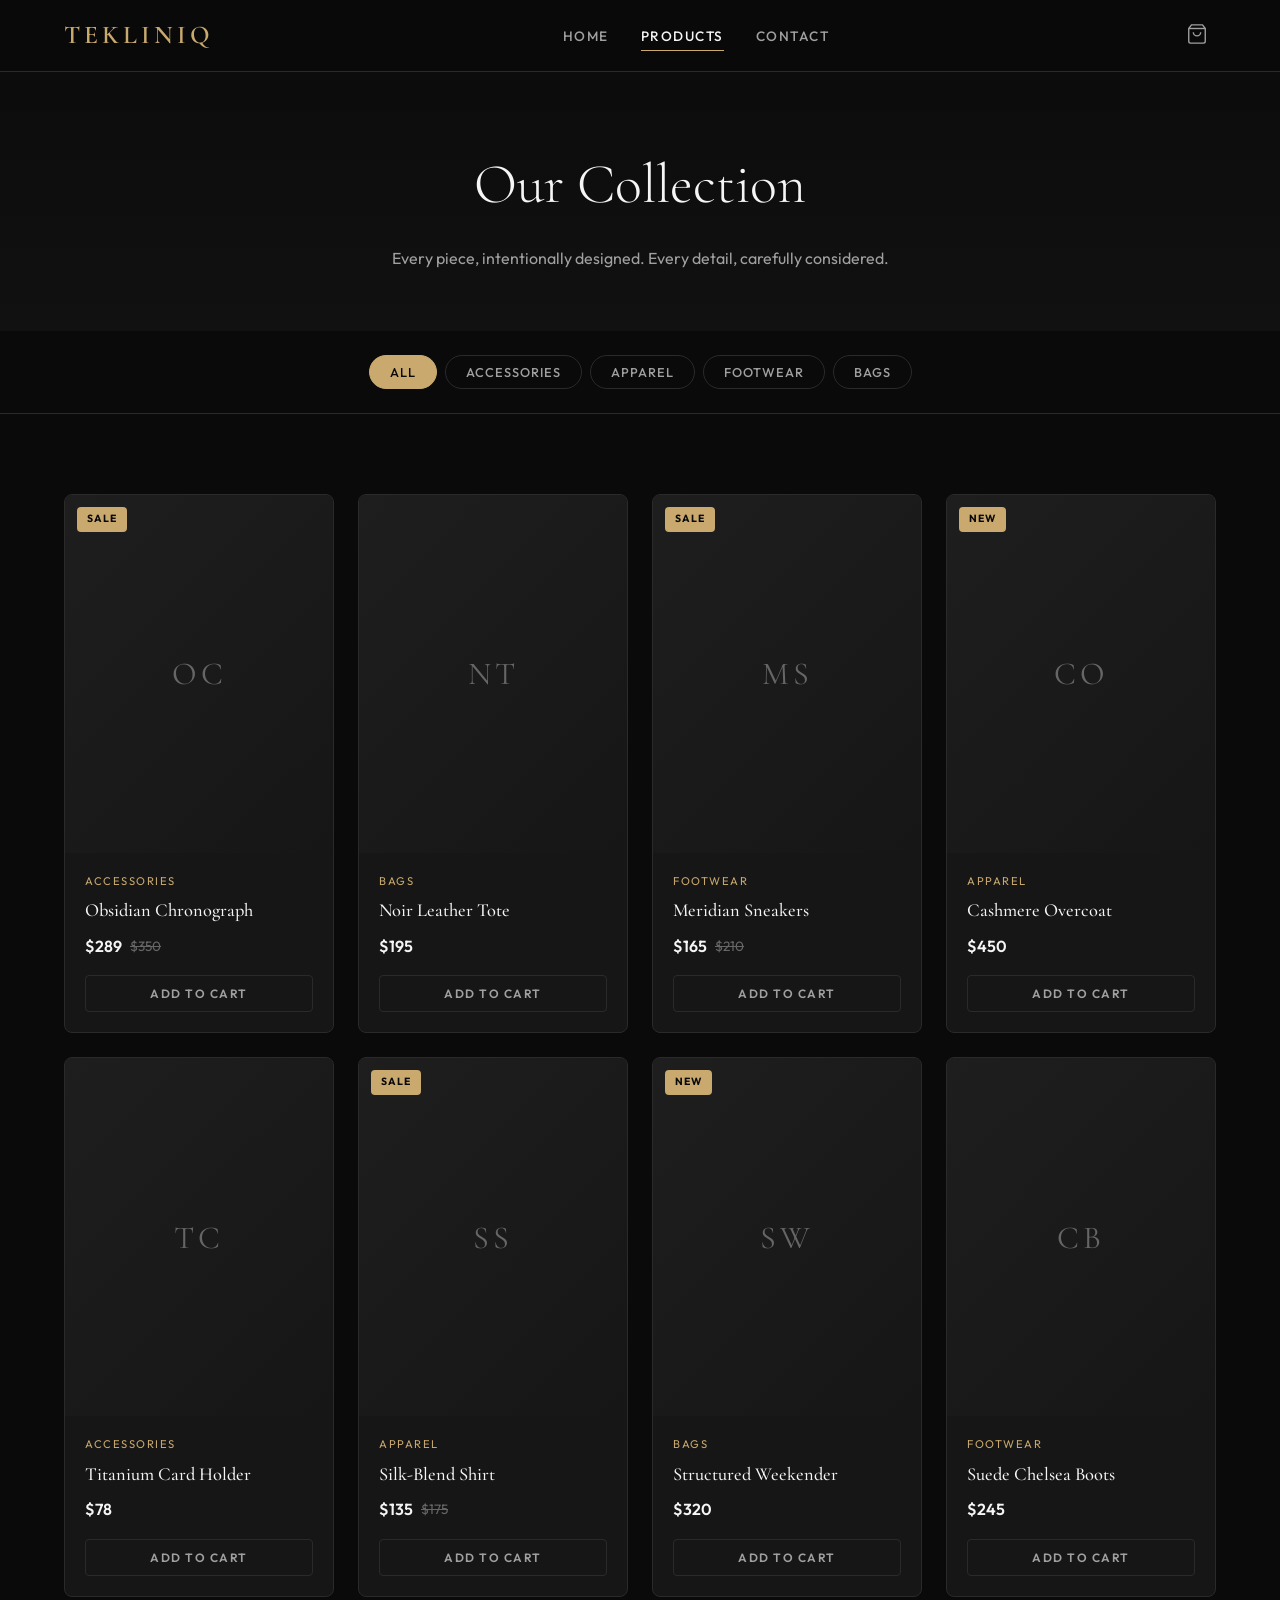
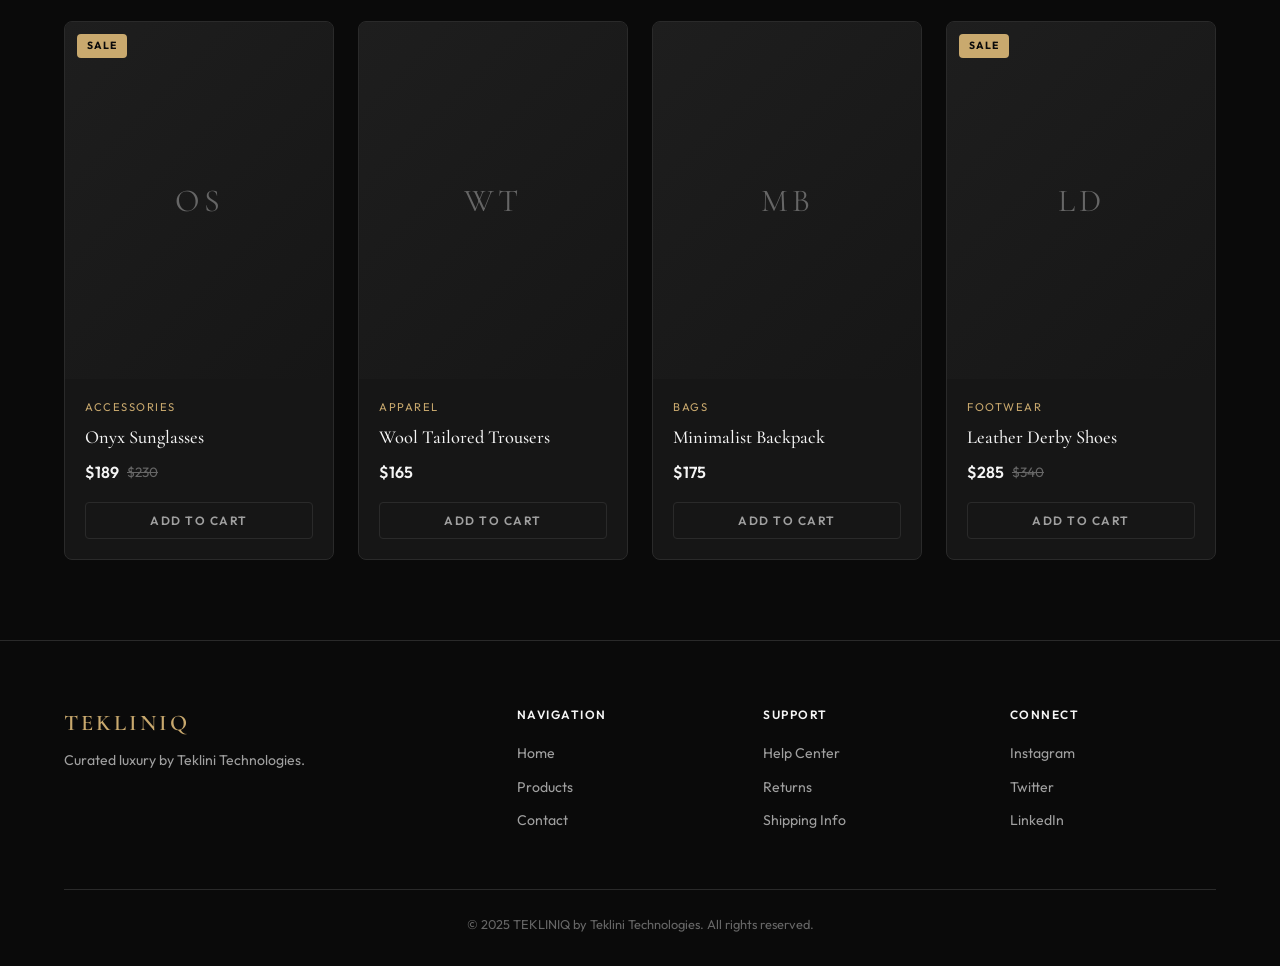
==== products.html @ c3a547c7 "initial commit" ====
<!DOCTYPE html>
<html lang="en">
<head>
  <meta charset="UTF-8">
  <meta name="viewport" content="width=device-width, initial-scale=1.0">
  <title>Products — TEKLINIQ</title>
  <meta name="description" content="Browse the full TEKLINIQ collection. Premium products curated for refined taste.">
  <link rel="preconnect" href="https://fonts.googleapis.com">
  <link rel="preconnect" href="https://fonts.gstatic.com" crossorigin>
  <link href="https://fonts.googleapis.com/css2?family=Cormorant+Garamond:ital,wght@0,300;0,400;0,500;0,600;0,700;1,300;1,400&family=Outfit:wght@300;400;500;600;700&display=swap" rel="stylesheet">
  <link rel="stylesheet" href="css/style.css">
  <link rel="stylesheet" href="css/animations.css">
</head>
<body>

  <!-- Navigation -->
  <nav class="nav" id="mainNav">
    <div class="nav__inner">
      <a href="index.html" class="nav__logo">TEKLINIQ</a>
      <button class="nav__toggle" id="navToggle" aria-label="Toggle menu">
        <span></span><span></span><span></span>
      </button>
      <ul class="nav__links" id="navLinks">
        <li><a href="index.html" class="nav__link">Home</a></li>
        <li><a href="products.html" class="nav__link nav__link--active">Products</a></li>
        <li><a href="contact.html" class="nav__link">Contact</a></li>
      </ul>
      <button class="nav__cart" id="cartToggle" aria-label="Open cart">
        <svg width="22" height="22" viewBox="0 0 24 24" fill="none" stroke="currentColor" stroke-width="1.5">
          <path d="M6 2L3 6v14a2 2 0 002 2h14a2 2 0 002-2V6l-3-4z"/><line x1="3" y1="6" x2="21" y2="6"/>
          <path d="M16 10a4 4 0 01-8 0"/>
        </svg>
        <span class="nav__cart-count" id="cartCount">0</span>
      </button>
    </div>
  </nav>

  <!-- Page Header -->
  <section class="page-header">
    <div class="container">
      <h1 class="page-header__title">Our Collection</h1>
      <p class="page-header__subtitle">Every piece, intentionally designed. Every detail, carefully considered.</p>
    </div>
  </section>

  <!-- Filters -->
  <section class="filters">
    <div class="container">
      <div class="filters__bar">
        <button class="filter-btn filter-btn--active" data-category="all">All</button>
        <button class="filter-btn" data-category="accessories">Accessories</button>
        <button class="filter-btn" data-category="apparel">Apparel</button>
        <button class="filter-btn" data-category="footwear">Footwear</button>
        <button class="filter-btn" data-category="bags">Bags</button>
      </div>
    </div>
  </section>

  <!-- Product Grid -->
  <section class="section products-section">
    <div class="container">
      <div class="product-grid product-grid--full" id="productGrid">
        <!-- Rendered by JS -->
      </div>
    </div>
  </section>

  <!-- Footer -->
  <footer class="footer">
    <div class="container">
      <div class="footer__grid">
        <div class="footer__col">
          <h3 class="footer__logo">TEKLINIQ</h3>
          <p class="footer__tagline">Curated luxury by Teklini Technologies.</p>
        </div>
        <div class="footer__col">
          <h4 class="footer__heading">Navigation</h4>
          <ul class="footer__links">
            <li><a href="index.html">Home</a></li>
            <li><a href="products.html">Products</a></li>
            <li><a href="contact.html">Contact</a></li>
          </ul>
        </div>
        <div class="footer__col">
          <h4 class="footer__heading">Support</h4>
          <ul class="footer__links">
            <li><a href="contact.html">Help Center</a></li>
            <li><a href="contact.html">Returns</a></li>
            <li><a href="contact.html">Shipping Info</a></li>
          </ul>
        </div>
        <div class="footer__col">
          <h4 class="footer__heading">Connect</h4>
          <ul class="footer__links">
            <li><a href="#">Instagram</a></li>
            <li><a href="#">Twitter</a></li>
            <li><a href="#">LinkedIn</a></li>
          </ul>
        </div>
      </div>
      <div class="footer__bottom">
        <p>&copy; 2025 TEKLINIQ by Teklini Technologies. All rights reserved.</p>
      </div>
    </div>
  </footer>

  <!-- Cart Drawer -->
  <div class="cart-overlay" id="cartOverlay"></div>
  <aside class="cart-drawer" id="cartDrawer">
    <div class="cart-drawer__header">
      <h3>Your Cart</h3>
      <button class="cart-drawer__close" id="cartClose">&times;</button>
    </div>
    <div class="cart-drawer__items" id="cartItems"></div>
    <div class="cart-drawer__empty" id="cartEmpty">
      <p>Your cart is empty</p>
      <a href="products.html" class="btn btn--outline btn--sm">Browse Products</a>
    </div>
    <div class="cart-drawer__footer" id="cartFooter">
      <div class="cart-drawer__total">
        <span>Total</span>
        <span id="cartTotal">$0.00</span>
      </div>
      <button class="btn btn--primary btn--full" id="cartCheckout">Checkout</button>
    </div>
  </aside>

  <!-- Toast -->
  <div class="toast" id="toast"></div>

  <script src="js/TekliniqEngine.js"></script>
  <script src="js/main.js"></script>
</body>
</html>
---- css/style.css ----
/* ============================================
   TEKLINIQ — Design System & Styles
   by Teklini Technologies
   ============================================ */

/* --- Design Tokens --- */
:root {
  --color-bg: #0a0a0a;
  --color-bg-elevated: #111111;
  --color-bg-card: #161616;
  --color-bg-hover: #1a1a1a;
  --color-surface: #1e1e1e;
  --color-border: #2a2a2a;
  --color-border-light: #333333;
  --color-text-primary: #f5f5f5;
  --color-text-secondary: #a0a0a0;
  --color-text-muted: #666666;
  --color-accent: #c9a96e;
  --color-accent-hover: #d4b87a;
  --color-accent-muted: rgba(201,169,110,0.15);
  --color-success: #4ade80;
  --color-error: #f87171;
  --color-white: #ffffff;
  --color-overlay: rgba(0,0,0,0.6);

  --font-display: 'Cormorant Garamond', Georgia, serif;
  --font-body: 'Outfit', system-ui, sans-serif;

  --radius-sm: 4px;
  --radius-md: 8px;
  --radius-lg: 12px;
  --radius-xl: 16px;

  --shadow-sm: 0 1px 2px rgba(0,0,0,0.3);
  --shadow-md: 0 4px 12px rgba(0,0,0,0.4);
  --shadow-lg: 0 8px 32px rgba(0,0,0,0.5);
  --shadow-glow: 0 0 20px rgba(201,169,110,0.15);

  --transition-fast: 0.2s ease;
  --transition-base: 0.3s ease;
  --transition-slow: 0.5s ease;

  --container-max: 1200px;
  --nav-height: 72px;
}

/* --- Reset & Base --- */
*, *::before, *::after {
  margin: 0;
  padding: 0;
  box-sizing: border-box;
}

html {
  scroll-behavior: smooth;
  -webkit-font-smoothing: antialiased;
  -moz-osx-font-smoothing: grayscale;
}

body {
  font-family: var(--font-body);
  font-weight: 400;
  font-size: 16px;
  line-height: 1.6;
  color: var(--color-text-primary);
  background-color: var(--color-bg);
  overflow-x: hidden;
}

a {
  color: inherit;
  text-decoration: none;
  transition: color var(--transition-fast);
}

img {
  max-width: 100%;
  height: auto;
  display: block;
}

ul, ol { list-style: none; }

button {
  font-family: inherit;
  cursor: pointer;
  border: none;
  background: none;
  color: inherit;
}

input, textarea, select {
  font-family: inherit;
  font-size: inherit;
}

.container {
  width: 100%;
  max-width: var(--container-max);
  margin: 0 auto;
  padding: 0 24px;
}

.section {
  padding: 80px 0;
}

/* --- Typography --- */
.section__eyebrow {
  font-family: var(--font-body);
  font-size: 0.75rem;
  font-weight: 600;
  text-transform: uppercase;
  letter-spacing: 3px;
  color: var(--color-accent);
  margin-bottom: 12px;
  text-align: center;
}

.section__title {
  font-family: var(--font-display);
  font-size: clamp(1.8rem, 4vw, 2.8rem);
  font-weight: 400;
  text-align: center;
  margin-bottom: 48px;
  color: var(--color-text-primary);
}

/* --- Navigation --- */
.nav {
  position: fixed;
  top: 0;
  left: 0;
  right: 0;
  height: var(--nav-height);
  z-index: 1000;
  background: rgba(10,10,10,0.85);
  backdrop-filter: blur(20px);
  -webkit-backdrop-filter: blur(20px);
  border-bottom: 1px solid var(--color-border);
  transition: background var(--transition-base);
}

.nav__inner {
  max-width: var(--container-max);
  margin: 0 auto;
  padding: 0 24px;
  height: 100%;
  display: flex;
  align-items: center;
  justify-content: space-between;
}

.nav__logo {
  font-family: var(--font-display);
  font-size: 1.6rem;
  font-weight: 600;
  letter-spacing: 4px;
  color: var(--color-accent);
}

.nav__links {
  display: flex;
  gap: 32px;
}

.nav__link {
  font-size: 0.85rem;
  font-weight: 500;
  text-transform: uppercase;
  letter-spacing: 1.5px;
  color: var(--color-text-secondary);
  position: relative;
  padding: 4px 0;
}

.nav__link::after {
  content: '';
  position: absolute;
  bottom: -2px;
  left: 0;
  width: 0;
  height: 1px;
  background: var(--color-accent);
  transition: width var(--transition-base);
}

.nav__link:hover,
.nav__link--active {
  color: var(--color-text-primary);
}

.nav__link:hover::after,
.nav__link--active::after {
  width: 100%;
}

.nav__cart {
  position: relative;
  padding: 8px;
  color: var(--color-text-secondary);
  transition: color var(--transition-fast);
}

.nav__cart:hover { color: var(--color-accent); }

.nav__cart-count {
  position: absolute;
  top: 0;
  right: 0;
  width: 18px;
  height: 18px;
  border-radius: 50%;
  background: var(--color-accent);
  color: var(--color-bg);
  font-size: 0.65rem;
  font-weight: 700;
  display: flex;
  align-items: center;
  justify-content: center;
  transform: scale(0);
  transition: transform var(--transition-fast);
}

.nav__cart-count.visible { transform: scale(1); }

/* Mobile Nav Toggle */
.nav__toggle {
  display: none;
  flex-direction: column;
  gap: 5px;
  padding: 4px;
}

.nav__toggle span {
  display: block;
  width: 22px;
  height: 2px;
  background: var(--color-text-primary);
  transition: all var(--transition-base);
}

.nav__toggle.active span:nth-child(1) { transform: rotate(45deg) translate(5px, 5px); }
.nav__toggle.active span:nth-child(2) { opacity: 0; }
.nav__toggle.active span:nth-child(3) { transform: rotate(-45deg) translate(5px, -5px); }

/* --- Hero Section --- */
.hero {
  position: relative;
  height: 100vh;
  min-height: 600px;
  display: flex;
  align-items: center;
  justify-content: center;
  background: linear-gradient(135deg, var(--color-bg) 0%, #0d0d0d 50%, #111 100%);
  overflow: hidden;
}

.hero::before {
  content: '';
  position: absolute;
  inset: 0;
  background:
    radial-gradient(ellipse at 20% 50%, rgba(201,169,110,0.05) 0%, transparent 50%),
    radial-gradient(ellipse at 80% 20%, rgba(201,169,110,0.03) 0%, transparent 40%);
}

.hero__slides { position: relative; width: 100%; height: 100%; }

.hero__slide {
  position: absolute;
  inset: 0;
  display: flex;
  align-items: center;
  justify-content: center;
  opacity: 0;
  transition: opacity 0.8s ease;
  pointer-events: none;
}

.hero__slide--active {
  opacity: 1;
  pointer-events: all;
}

.hero__content {
  text-align: center;
  max-width: 700px;
  padding: 0 24px;
  position: relative;
  z-index: 2;
}

.hero__eyebrow {
  font-size: 0.75rem;
  font-weight: 600;
  text-transform: uppercase;
  letter-spacing: 4px;
  color: var(--color-accent);
  margin-bottom: 20px;
}

.hero__title {
  font-family: var(--font-display);
  font-size: clamp(2.5rem, 6vw, 4.5rem);
  font-weight: 300;
  line-height: 1.15;
  margin-bottom: 24px;
  color: var(--color-text-primary);
}

.hero__subtitle {
  font-size: 1.05rem;
  color: var(--color-text-secondary);
  margin-bottom: 36px;
  max-width: 480px;
  margin-left: auto;
  margin-right: auto;
  line-height: 1.7;
}

.hero__dots {
  position: absolute;
  bottom: 40px;
  left: 50%;
  transform: translateX(-50%);
  display: flex;
  gap: 12px;
  z-index: 10;
}

.hero__dot {
  width: 8px;
  height: 8px;
  border-radius: 50%;
  background: var(--color-text-muted);
  transition: all var(--transition-base);
  cursor: pointer;
  border: none;
}

.hero__dot--active {
  background: var(--color-accent);
  width: 24px;
  border-radius: 4px;
}

/* --- Buttons --- */
.btn {
  display: inline-flex;
  align-items: center;
  justify-content: center;
  gap: 8px;
  padding: 14px 36px;
  font-family: var(--font-body);
  font-size: 0.8rem;
  font-weight: 600;
  text-transform: uppercase;
  letter-spacing: 2px;
  border-radius: var(--radius-sm);
  transition: all var(--transition-base);
  cursor: pointer;
  border: none;
}

.btn--primary {
  background: var(--color-accent);
  color: var(--color-bg);
}

.btn--primary:hover {
  background: var(--color-accent-hover);
  box-shadow: var(--shadow-glow);
  transform: translateY(-1px);
}

.btn--outline {
  background: transparent;
  color: var(--color-text-primary);
  border: 1px solid var(--color-border-light);
}

.btn--outline:hover {
  border-color: var(--color-accent);
  color: var(--color-accent);
}

.btn--sm { padding: 10px 24px; font-size: 0.75rem; }
.btn--full { width: 100%; }

/* --- Product Cards --- */
.product-grid {
  display: grid;
  grid-template-columns: repeat(auto-fill, minmax(260px, 1fr));
  gap: 24px;
}

.product-grid--full {
  grid-template-columns: repeat(auto-fill, minmax(240px, 1fr));
}

.product-card {
  background: var(--color-bg-card);
  border: 1px solid var(--color-border);
  border-radius: var(--radius-md);
  overflow: hidden;
  transition: all var(--transition-base);
  position: relative;
}

.product-card:hover {
  border-color: var(--color-border-light);
  transform: translateY(-4px);
  box-shadow: var(--shadow-lg);
}

.product-card__image {
  position: relative;
  aspect-ratio: 3/4;
  background: var(--color-surface);
  overflow: hidden;
  display: flex;
  align-items: center;
  justify-content: center;
}

.product-card__image-placeholder {
  width: 100%;
  height: 100%;
  display: flex;
  align-items: center;
  justify-content: center;
  font-family: var(--font-display);
  font-size: 2rem;
  color: var(--color-text-muted);
  background: linear-gradient(135deg, var(--color-surface) 0%, var(--color-bg-card) 100%);
  letter-spacing: 4px;
}

.product-card__badge {
  position: absolute;
  top: 12px;
  left: 12px;
  padding: 4px 10px;
  font-size: 0.65rem;
  font-weight: 700;
  text-transform: uppercase;
  letter-spacing: 1px;
  background: var(--color-accent);
  color: var(--color-bg);
  border-radius: var(--radius-sm);
}

.product-card__info {
  padding: 20px;
}

.product-card__category {
  font-size: 0.7rem;
  text-transform: uppercase;
  letter-spacing: 1.5px;
  color: var(--color-accent);
  margin-bottom: 6px;
}

.product-card__name {
  font-family: var(--font-display);
  font-size: 1.15rem;
  font-weight: 500;
  margin-bottom: 8px;
  color: var(--color-text-primary);
}

.product-card__price {
  display: flex;
  align-items: center;
  gap: 8px;
  margin-bottom: 16px;
}

.product-card__price-current {
  font-size: 1rem;
  font-weight: 600;
  color: var(--color-text-primary);
}

.product-card__price-original {
  font-size: 0.85rem;
  color: var(--color-text-muted);
  text-decoration: line-through;
}

.product-card__add {
  width: 100%;
  padding: 10px;
  font-size: 0.75rem;
  font-weight: 600;
  text-transform: uppercase;
  letter-spacing: 1.5px;
  background: transparent;
  color: var(--color-text-secondary);
  border: 1px solid var(--color-border);
  border-radius: var(--radius-sm);
  transition: all var(--transition-base);
}

.product-card__add:hover {
  background: var(--color-accent);
  color: var(--color-bg);
  border-color: var(--color-accent);
}

/* --- Featured CTA --- */
.featured__cta {
  text-align: center;
  margin-top: 48px;
}

/* --- Value Cards --- */
.values__grid {
  display: grid;
  grid-template-columns: repeat(auto-fit, minmax(280px, 1fr));
  gap: 32px;
}

.value-card {
  text-align: center;
  padding: 40px 24px;
  background: var(--color-bg-elevated);
  border: 1px solid var(--color-border);
  border-radius: var(--radius-lg);
  transition: all var(--transition-base);
}

.value-card:hover {
  border-color: var(--color-accent-muted);
  transform: translateY(-2px);
}

.value-card__icon {
  width: 56px;
  height: 56px;
  margin: 0 auto 20px;
  display: flex;
  align-items: center;
  justify-content: center;
  background: var(--color-accent-muted);
  border-radius: var(--radius-md);
  color: var(--color-accent);
}

.value-card__title {
  font-family: var(--font-display);
  font-size: 1.3rem;
  margin-bottom: 8px;
}

.value-card__text {
  font-size: 0.9rem;
  color: var(--color-text-secondary);
  line-height: 1.7;
}

/* --- Newsletter --- */
.newsletter {
  background: var(--color-bg-elevated);
  border-top: 1px solid var(--color-border);
  border-bottom: 1px solid var(--color-border);
}

.newsletter__inner {
  max-width: 560px;
  margin: 0 auto;
  text-align: center;
}

.newsletter__title {
  font-family: var(--font-display);
  font-size: 2rem;
  margin-bottom: 12px;
}

.newsletter__text {
  color: var(--color-text-secondary);
  margin-bottom: 28px;
}

.newsletter__form {
  display: flex;
  gap: 12px;
}

.newsletter__input {
  flex: 1;
  padding: 14px 18px;
  background: var(--color-bg);
  border: 1px solid var(--color-border);
  border-radius: var(--radius-sm);
  color: var(--color-text-primary);
  outline: none;
  transition: border-color var(--transition-fast);
}

.newsletter__input:focus {
  border-color: var(--color-accent);
}

.newsletter__input::placeholder {
  color: var(--color-text-muted);
}

/* --- Page Header --- */
.page-header {
  padding: 140px 0 60px;
  text-align: center;
  background: linear-gradient(180deg, var(--color-bg) 0%, var(--color-bg-elevated) 100%);
}

.page-header__title {
  font-family: var(--font-display);
  font-size: clamp(2rem, 5vw, 3.5rem);
  font-weight: 300;
  margin-bottom: 16px;
}

.page-header__subtitle {
  font-size: 1rem;
  color: var(--color-text-secondary);
  max-width: 500px;
  margin: 0 auto;
}

/* --- Filters --- */
.filters {
  padding: 24px 0;
  border-bottom: 1px solid var(--color-border);
}

.filters__bar {
  display: flex;
  gap: 8px;
  flex-wrap: wrap;
  justify-content: center;
}

.filter-btn {
  padding: 8px 20px;
  font-size: 0.8rem;
  font-weight: 500;
  text-transform: uppercase;
  letter-spacing: 1px;
  color: var(--color-text-secondary);
  background: transparent;
  border: 1px solid var(--color-border);
  border-radius: 20px;
  transition: all var(--transition-fast);
}

.filter-btn:hover {
  border-color: var(--color-text-secondary);
  color: var(--color-text-primary);
}

.filter-btn--active {
  background: var(--color-accent);
  color: var(--color-bg);
  border-color: var(--color-accent);
}

/* --- Contact --- */
.contact-grid {
  display: grid;
  grid-template-columns: 1fr 1fr;
  gap: 64px;
  align-items: start;
}

.contact-info__item {
  display: flex;
  gap: 16px;
  align-items: flex-start;
  margin-bottom: 28px;
}

.contact-info__icon {
  width: 48px;
  height: 48px;
  min-width: 48px;
  display: flex;
  align-items: center;
  justify-content: center;
  background: var(--color-accent-muted);
  border-radius: var(--radius-md);
  color: var(--color-accent);
}

.contact-info__item h4 {
  font-family: var(--font-display);
  font-size: 1.1rem;
  margin-bottom: 4px;
}

.contact-info__item p {
  font-size: 0.9rem;
  color: var(--color-text-secondary);
  line-height: 1.6;
}

.contact-info__hours {
  margin-top: 36px;
  padding-top: 28px;
  border-top: 1px solid var(--color-border);
}

.contact-info__hours h4 {
  font-family: var(--font-display);
  font-size: 1.1rem;
  margin-bottom: 12px;
}

.contact-info__hours p {
  font-size: 0.88rem;
  color: var(--color-text-secondary);
  margin-bottom: 4px;
}

.contact-form {
  background: var(--color-bg-elevated);
  padding: 36px;
  border: 1px solid var(--color-border);
  border-radius: var(--radius-lg);
}

.form-group {
  margin-bottom: 20px;
}

.form-group label {
  display: block;
  font-size: 0.8rem;
  font-weight: 500;
  text-transform: uppercase;
  letter-spacing: 1px;
  color: var(--color-text-secondary);
  margin-bottom: 8px;
}

.form-input {
  width: 100%;
  padding: 12px 16px;
  background: var(--color-bg);
  border: 1px solid var(--color-border);
  border-radius: var(--radius-sm);
  color: var(--color-text-primary);
  outline: none;
  transition: border-color var(--transition-fast);
}

.form-input:focus {
  border-color: var(--color-accent);
}

.form-input::placeholder { color: var(--color-text-muted); }

.form-textarea { resize: vertical; min-height: 120px; }

.form-input.error { border-color: var(--color-error); }

.form-error {
  display: block;
  font-size: 0.75rem;
  color: var(--color-error);
  margin-top: 4px;
  min-height: 18px;
}

select.form-input {
  appearance: none;
  background-image: url("data:image/svg+xml,%3Csvg width='10' height='6' viewBox='0 0 10 6' fill='none' xmlns='http://www.w3.org/2000/svg'%3E%3Cpath d='M1 1l4 4 4-4' stroke='%23666' stroke-width='1.5' stroke-linecap='round'/%3E%3C/svg%3E");
  background-repeat: no-repeat;
  background-position: right 16px center;
  padding-right: 40px;
}

/* --- Map --- */
.map-section { padding: 0; }

.map-placeholder {
  height: 300px;
  background: var(--color-bg-elevated);
  border-top: 1px solid var(--color-border);
  display: flex;
  align-items: center;
  justify-content: center;
}

.map-placeholder__content {
  text-align: center;
  color: var(--color-text-muted);
}

.map-placeholder__content svg {
  margin: 0 auto 12px;
  opacity: 0.4;
}

.map-placeholder__content p {
  font-size: 0.9rem;
}

/* --- Cart Drawer --- */
.cart-overlay {
  position: fixed;
  inset: 0;
  background: var(--color-overlay);
  z-index: 2000;
  opacity: 0;
  pointer-events: none;
  transition: opacity var(--transition-base);
}

.cart-overlay.open {
  opacity: 1;
  pointer-events: all;
}

.cart-drawer {
  position: fixed;
  top: 0;
  right: 0;
  width: 400px;
  max-width: 90vw;
  height: 100vh;
  background: var(--color-bg-elevated);
  border-left: 1px solid var(--color-border);
  z-index: 2001;
  display: flex;
  flex-direction: column;
  transform: translateX(100%);
  transition: transform var(--transition-base);
}

.cart-drawer.open { transform: translateX(0); }

.cart-drawer__header {
  display: flex;
  align-items: center;
  justify-content: space-between;
  padding: 24px;
  border-bottom: 1px solid var(--color-border);
}

.cart-drawer__header h3 {
  font-family: var(--font-display);
  font-size: 1.3rem;
}

.cart-drawer__close {
  font-size: 1.5rem;
  color: var(--color-text-secondary);
  padding: 4px 8px;
}

.cart-drawer__close:hover { color: var(--color-text-primary); }

.cart-drawer__items {
  flex: 1;
  overflow-y: auto;
  padding: 16px 24px;
}

.cart-drawer__empty {
  flex: 1;
  display: none;
  flex-direction: column;
  align-items: center;
  justify-content: center;
  gap: 16px;
  color: var(--color-text-muted);
}

.cart-drawer__empty.visible {
  display: flex;
}

.cart-drawer__footer {
  padding: 24px;
  border-top: 1px solid var(--color-border);
  display: none;
}

.cart-drawer__footer.visible { display: block; }

.cart-drawer__total {
  display: flex;
  justify-content: space-between;
  font-size: 1.1rem;
  font-weight: 600;
  margin-bottom: 16px;
}

/* Cart Item */
.cart-item {
  display: flex;
  gap: 16px;
  padding: 16px 0;
  border-bottom: 1px solid var(--color-border);
}

.cart-item__image {
  width: 64px;
  height: 80px;
  background: var(--color-surface);
  border-radius: var(--radius-sm);
  display: flex;
  align-items: center;
  justify-content: center;
  font-family: var(--font-display);
  font-size: 0.7rem;
  color: var(--color-text-muted);
  flex-shrink: 0;
}

.cart-item__details { flex: 1; }

.cart-item__name {
  font-size: 0.9rem;
  font-weight: 500;
  margin-bottom: 4px;
}

.cart-item__price {
  font-size: 0.85rem;
  color: var(--color-accent);
  margin-bottom: 8px;
}

.cart-item__controls {
  display: flex;
  align-items: center;
  gap: 12px;
}

.cart-item__qty-btn {
  width: 28px;
  height: 28px;
  display: flex;
  align-items: center;
  justify-content: center;
  border: 1px solid var(--color-border);
  border-radius: var(--radius-sm);
  font-size: 0.9rem;
  color: var(--color-text-secondary);
  transition: all var(--transition-fast);
}

.cart-item__qty-btn:hover {
  border-color: var(--color-accent);
  color: var(--color-accent);
}

.cart-item__qty {
  font-size: 0.85rem;
  min-width: 20px;
  text-align: center;
}

.cart-item__remove {
  font-size: 0.7rem;
  color: var(--color-text-muted);
  text-transform: uppercase;
  letter-spacing: 1px;
  margin-left: auto;
  transition: color var(--transition-fast);
}

.cart-item__remove:hover { color: var(--color-error); }

/* --- Toast --- */
.toast {
  position: fixed;
  bottom: 32px;
  right: 32px;
  padding: 14px 24px;
  background: var(--color-bg-card);
  border: 1px solid var(--color-border);
  border-radius: var(--radius-md);
  color: var(--color-text-primary);
  font-size: 0.88rem;
  box-shadow: var(--shadow-lg);
  z-index: 3000;
  transform: translateY(20px);
  opacity: 0;
  pointer-events: none;
  transition: all var(--transition-base);
}

.toast.visible {
  transform: translateY(0);
  opacity: 1;
  pointer-events: all;
}

.toast.success { border-left: 3px solid var(--color-success); }
.toast.error { border-left: 3px solid var(--color-error); }

/* --- Footer --- */
.footer {
  padding: 64px 0 32px;
  border-top: 1px solid var(--color-border);
}

.footer__grid {
  display: grid;
  grid-template-columns: 2fr 1fr 1fr 1fr;
  gap: 40px;
  margin-bottom: 48px;
}

.footer__logo {
  font-family: var(--font-display);
  font-size: 1.4rem;
  font-weight: 600;
  letter-spacing: 3px;
  color: var(--color-accent);
  margin-bottom: 8px;
}

.footer__tagline {
  font-size: 0.88rem;
  color: var(--color-text-secondary);
}

.footer__heading {
  font-size: 0.75rem;
  font-weight: 600;
  text-transform: uppercase;
  letter-spacing: 1.5px;
  color: var(--color-text-primary);
  margin-bottom: 16px;
}

.footer__links li { margin-bottom: 8px; }

.footer__links a {
  font-size: 0.88rem;
  color: var(--color-text-secondary);
}

.footer__links a:hover { color: var(--color-accent); }

.footer__bottom {
  padding-top: 24px;
  border-top: 1px solid var(--color-border);
  text-align: center;
}

.footer__bottom p {
  font-size: 0.8rem;
  color: var(--color-text-muted);
}

/* --- Responsive --- */
@media (max-width: 768px) {
  .nav__toggle { display: flex; }

  .nav__links {
    position: fixed;
    top: var(--nav-height);
    left: 0;
    right: 0;
    background: var(--color-bg);
    border-bottom: 1px solid var(--color-border);
    flex-direction: column;
    gap: 0;
    padding: 16px 24px;
    transform: translateY(-100%);
    opacity: 0;
    pointer-events: none;
    transition: all var(--transition-base);
  }

  .nav__links.open {
    transform: translateY(0);
    opacity: 1;
    pointer-events: all;
  }

  .nav__link {
    display: block;
    padding: 12px 0;
    border-bottom: 1px solid var(--color-border);
  }

  .hero__title { font-size: clamp(2rem, 8vw, 3rem); }

  .newsletter__form { flex-direction: column; }

  .contact-grid { grid-template-columns: 1fr; gap: 40px; }

  .footer__grid { grid-template-columns: 1fr 1fr; gap: 32px; }

  .product-grid { grid-template-columns: repeat(auto-fill, minmax(160px, 1fr)); gap: 16px; }
}

@media (max-width: 480px) {
  .section { padding: 56px 0; }
  .footer__grid { grid-template-columns: 1fr; }
  .contact-form { padding: 24px; }
}
---- css/animations.css ----
/* ============================================
   TEKLINIQ — Animations & Transitions
   ============================================ */

/* --- Fade Up (used on hero content) --- */
.fade-up {
  opacity: 0;
  transform: translateY(24px);
  animation: fadeUpIn 0.8s ease forwards;
}

.delay-1 { animation-delay: 0.15s; }
.delay-2 { animation-delay: 0.3s; }
.delay-3 { animation-delay: 0.45s; }

@keyframes fadeUpIn {
  to {
    opacity: 1;
    transform: translateY(0);
  }
}

/* --- Reveal on Scroll --- */
.reveal {
  opacity: 0;
  transform: translateY(30px);
  transition: opacity 0.6s ease, transform 0.6s ease;
}

.reveal.revealed {
  opacity: 1;
  transform: translateY(0);
}

/* --- Product card entrance --- */
.product-card {
  opacity: 0;
  transform: translateY(20px);
  transition: opacity 0.5s ease, transform 0.5s ease, border-color 0.3s ease, box-shadow 0.3s ease;
}

.product-card.visible {
  opacity: 1;
  transform: translateY(0);
}

/* --- Button pulse on add to cart --- */
@keyframes cartPulse {
  0%, 100% { transform: scale(1); }
  50% { transform: scale(1.15); }
}

.cart-pulse {
  animation: cartPulse 0.3s ease;
}

/* --- Skeleton shimmer for loading states --- */
@keyframes shimmer {
  0% { background-position: -200px 0; }
  100% { background-position: calc(200px + 100%) 0; }
}

.skeleton {
  background: linear-gradient(90deg, var(--color-surface) 0%, var(--color-bg-hover) 50%, var(--color-surface) 100%);
  background-size: 200px 100%;
  animation: shimmer 1.5s infinite;
}
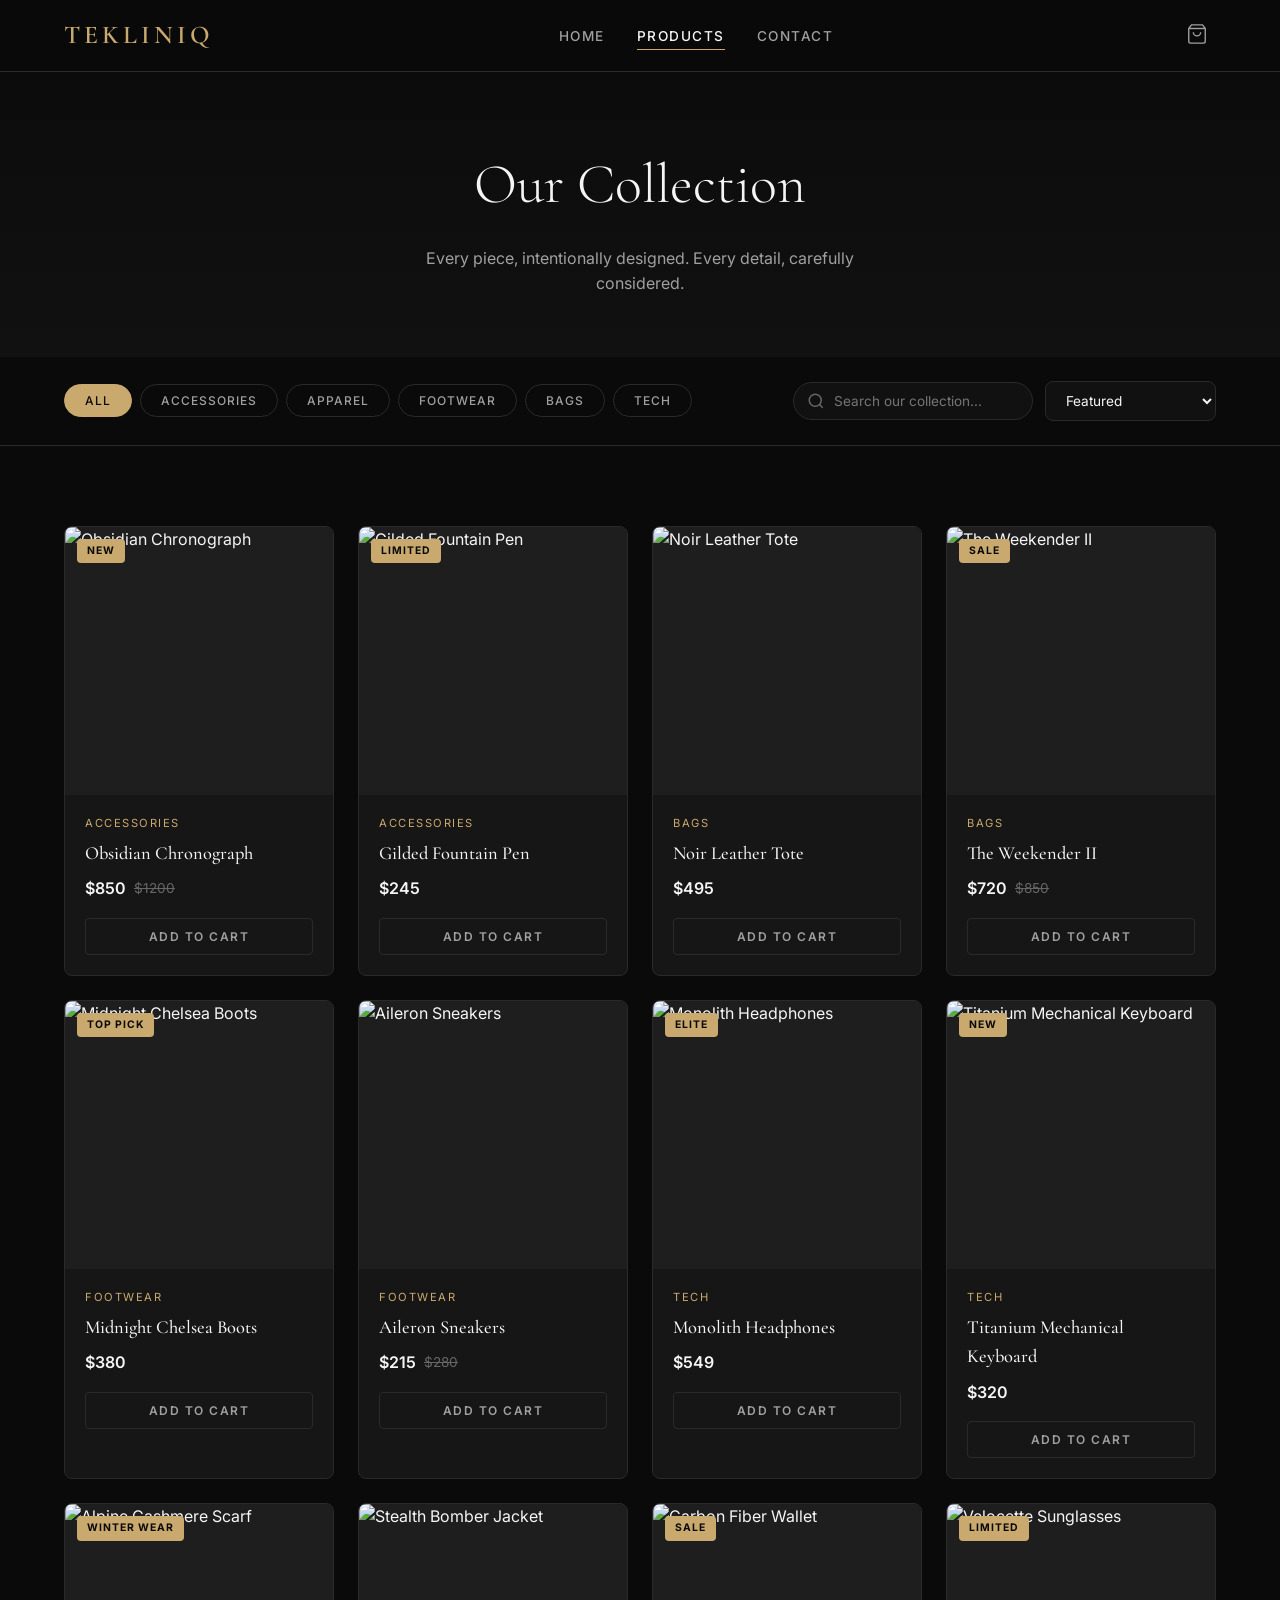
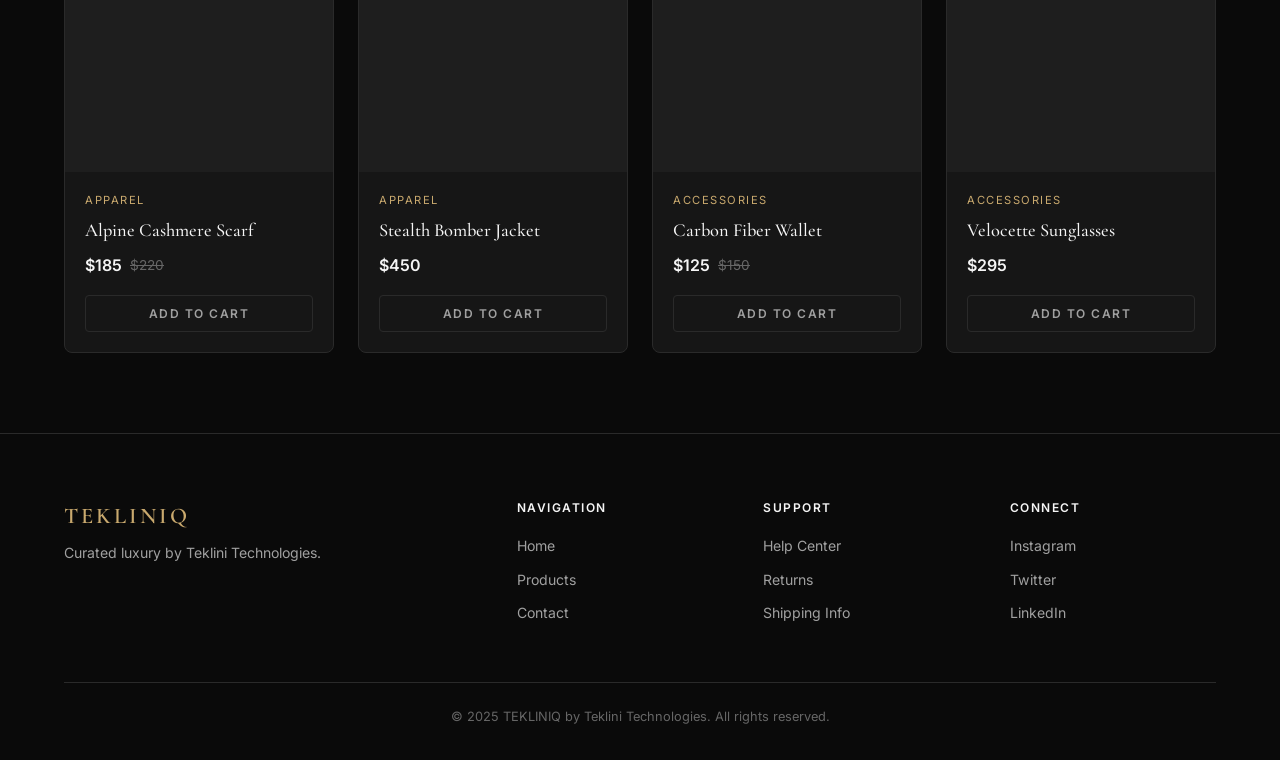
==== commit 6f6a60cc: "Elite SaaS Upgrade: Added Quick View, Search, Sorting, and Premium Visuals" ====
--- a/products.html
+++ b/products.html
@@ -7,7 +7,7 @@
   <meta name="description" content="Browse the full TEKLINIQ collection. Premium products curated for refined taste.">
   <link rel="preconnect" href="https://fonts.googleapis.com">
   <link rel="preconnect" href="https://fonts.gstatic.com" crossorigin>
-  <link href="https://fonts.googleapis.com/css2?family=Cormorant+Garamond:ital,wght@0,300;0,400;0,500;0,600;0,700;1,300;1,400&family=Outfit:wght@300;400;500;600;700&display=swap" rel="stylesheet">
+  <link href="https://fonts.googleapis.com/css2?family=Cormorant+Garamond:ital,wght@0,300;0,400;0,500;0,600;0,700;1,300;1,400&family=Inter:wght@300;400;500;600;700&display=swap" rel="stylesheet">
   <link rel="stylesheet" href="css/style.css">
   <link rel="stylesheet" href="css/animations.css">
 </head>
@@ -47,11 +47,26 @@
   <section class="filters">
     <div class="container">
       <div class="filters__bar">
-        <button class="filter-btn filter-btn--active" data-category="all">All</button>
-        <button class="filter-btn" data-category="accessories">Accessories</button>
-        <button class="filter-btn" data-category="apparel">Apparel</button>
-        <button class="filter-btn" data-category="footwear">Footwear</button>
-        <button class="filter-btn" data-category="bags">Bags</button>
+        <div class="filters__left">
+          <button class="filter-btn filter-btn--active" data-category="all">All</button>
+          <button class="filter-btn" data-category="accessories">Accessories</button>
+          <button class="filter-btn" data-category="apparel">Apparel</button>
+          <button class="filter-btn" data-category="footwear">Footwear</button>
+          <button class="filter-btn" data-category="bags">Bags</button>
+          <button class="filter-btn" data-category="tech">Tech</button>
+        </div>
+        <div class="filters__right">
+          <div class="search-box">
+            <svg class="search-icon" width="18" height="18" viewBox="0 0 24 24" fill="none" stroke="currentColor" stroke-width="2"><circle cx="11" cy="11" r="8"/><line x1="21" y1="21" x2="16.65" y2="16.65"/></svg>
+            <input type="text" class="search-input" id="searchProducts" placeholder="Search our collection...">
+          </div>
+          <select class="sort-select" id="sortProducts">
+            <option value="featured">Featured</option>
+            <option value="price-low">Price: Low to High</option>
+            <option value="price-high">Price: High to Low</option>
+            <option value="newest">Newest Arrivals</option>
+          </select>
+        </div>
       </div>
     </div>
   </section>
@@ -125,6 +140,26 @@
     </div>
   </aside>
 
+  <!-- Product Modal -->
+  <div class="modal" id="productModal">
+    <div class="modal__overlay" id="modalOverlay"></div>
+    <div class="modal__content">
+      <button class="modal__close" id="modalClose">&times;</button>
+      <div class="modal__gallery">
+        <img src="" alt="" class="modal__image" id="modalImage">
+      </div>
+      <div class="modal__details">
+        <span class="modal__category" id="modalCategory"></span>
+        <h2 class="modal__title" id="modalTitle"></h2>
+        <div class="modal__price" id="modalPrice"></div>
+        <p class="modal__desc" id="modalDesc"></p>
+        <div class="modal__actions">
+          <button class="btn btn--primary btn--full" id="modalAddToCart">Add to Cart</button>
+        </div>
+      </div>
+    </div>
+  </div>
+
   <!-- Toast -->
   <div class="toast" id="toast"></div>
 
--- a/css/style.css
+++ b/css/style.css
@@ -24,12 +24,14 @@
   --color-overlay: rgba(0,0,0,0.6);
 
   --font-display: 'Cormorant Garamond', Georgia, serif;
-  --font-body: 'Outfit', system-ui, sans-serif;
-
+  --font-body: 'Inter', system-ui, sans-serif;
+
+  --radius-xs: 2px;
   --radius-sm: 4px;
   --radius-md: 8px;
   --radius-lg: 12px;
   --radius-xl: 16px;
+  --radius-full: 9999px;
 
   --shadow-sm: 0 1px 2px rgba(0,0,0,0.3);
   --shadow-md: 0 4px 12px rgba(0,0,0,0.4);
@@ -416,7 +418,7 @@
 
 .product-card__image {
   position: relative;
-  aspect-ratio: 3/4;
+  aspect-ratio: 1/1;
   background: var(--color-surface);
   overflow: hidden;
   display: flex;
@@ -424,17 +426,48 @@
   justify-content: center;
 }
 
-.product-card__image-placeholder {
+.product-card__image img {
   width: 100%;
   height: 100%;
-  display: flex;
-  align-items: center;
-  justify-content: center;
-  font-family: var(--font-display);
-  font-size: 2rem;
-  color: var(--color-text-muted);
-  background: linear-gradient(135deg, var(--color-surface) 0%, var(--color-bg-card) 100%);
-  letter-spacing: 4px;
+  object-fit: cover;
+  transition: transform 0.6s cubic-bezier(0.165, 0.84, 0.44, 1);
+}
+
+.product-card:hover .product-card__image img {
+  transform: scale(1.08);
+}
+
+.product-card__overlay {
+  position: absolute;
+  inset: 0;
+  background: rgba(0,0,0,0.2);
+  display: flex;
+  align-items: center;
+  justify-content: center;
+  opacity: 0;
+  transition: opacity var(--transition-base);
+  z-index: 2;
+}
+
+.product-card:hover .product-card__overlay {
+  opacity: 1;
+}
+
+.product-card__quick-view {
+  background: var(--color-white);
+  color: var(--color-bg);
+  padding: 10px 20px;
+  font-size: 0.75rem;
+  font-weight: 600;
+  text-transform: uppercase;
+  letter-spacing: 1px;
+  border-radius: var(--radius-xs);
+  transform: translateY(10px);
+  transition: all 0.4s ease;
+}
+
+.product-card:hover .product-card__quick-view {
+  transform: translateY(0);
 }
 
 .product-card__badge {
@@ -638,21 +671,75 @@
 
 .filters__bar {
   display: flex;
+  gap: 12px;
+  flex-wrap: wrap;
+  justify-content: space-between;
+  align-items: center;
+}
+
+.filters__left {
+  display: flex;
   gap: 8px;
   flex-wrap: wrap;
-  justify-content: center;
+}
+
+.filters__right {
+  display: flex;
+  gap: 12px;
+  align-items: center;
+}
+
+.search-box {
+  position: relative;
+  width: 240px;
+}
+
+.search-input {
+  width: 100%;
+  padding: 10px 16px 10px 40px;
+  background: var(--color-bg-elevated);
+  border: 1px solid var(--color-border);
+  border-radius: var(--radius-full);
+  color: var(--color-text-primary);
+  font-size: 0.85rem;
+  outline: none;
+  transition: all var(--transition-fast);
+}
+
+.search-input:focus {
+  border-color: var(--color-accent);
+  box-shadow: 0 0 0 2px var(--color-accent-muted);
+}
+
+.search-icon {
+  position: absolute;
+  left: 14px;
+  top: 50%;
+  transform: translateY(-50%);
+  color: var(--color-text-muted);
+}
+
+.sort-select {
+  padding: 10px 16px;
+  background: var(--color-bg-elevated);
+  border: 1px solid var(--color-border);
+  border-radius: var(--radius-md);
+  color: var(--color-text-primary);
+  font-size: 0.85rem;
+  outline: none;
+  cursor: pointer;
 }
 
 .filter-btn {
   padding: 8px 20px;
-  font-size: 0.8rem;
+  font-size: 0.75rem;
   font-weight: 500;
   text-transform: uppercase;
   letter-spacing: 1px;
   color: var(--color-text-secondary);
   background: transparent;
   border: 1px solid var(--color-border);
-  border-radius: 20px;
+  border-radius: var(--radius-full);
   transition: all var(--transition-fast);
 }
 
@@ -1060,7 +1147,147 @@
   color: var(--color-text-muted);
 }
 
+/* --- Modal --- */
+.modal {
+  position: fixed;
+  inset: 0;
+  z-index: 4000;
+  display: flex;
+  align-items: center;
+  justify-content: center;
+  padding: 24px;
+  opacity: 0;
+  pointer-events: none;
+  transition: opacity 0.4s ease;
+}
+
+.modal.open {
+  opacity: 1;
+  pointer-events: all;
+}
+
+.modal__overlay {
+  position: absolute;
+  inset: 0;
+  background: rgba(0,0,0,0.85);
+  backdrop-filter: blur(8px);
+}
+
+.modal__content {
+  position: relative;
+  width: 100%;
+  max-width: 900px;
+  background: var(--color-bg-card);
+  border: 1px solid var(--color-border);
+  border-radius: var(--radius-lg);
+  overflow: hidden;
+  display: grid;
+  grid-template-columns: 1.2fr 1fr;
+  transform: translateY(30px);
+  transition: transform 0.5s cubic-bezier(0.19, 1, 0.22, 1);
+  z-index: 1;
+}
+
+.modal.open .modal__content {
+  transform: translateY(0);
+}
+
+.modal__close {
+  position: absolute;
+  top: 20px;
+  right: 20px;
+  z-index: 10;
+  width: 40px;
+  height: 40px;
+  display: flex;
+  align-items: center;
+  justify-content: center;
+  background: var(--color-bg-elevated);
+  border: 1px solid var(--color-border);
+  border-radius: 50%;
+  color: var(--color-text-primary);
+  font-size: 1.5rem;
+  transition: all var(--transition-fast);
+}
+
+.modal__close:hover {
+  background: var(--color-bg-hover);
+  color: var(--color-accent);
+}
+
+.modal__gallery {
+  background: var(--color-surface);
+  display: flex;
+  align-items: center;
+  justify-content: center;
+  overflow: hidden;
+}
+
+.modal__image {
+  width: 100%;
+  height: 100%;
+  object-fit: cover;
+}
+
+.modal__details {
+  padding: 48px;
+  display: flex;
+  flex-direction: column;
+}
+
+.modal__category {
+  font-size: 0.75rem;
+  text-transform: uppercase;
+  letter-spacing: 2px;
+  color: var(--color-accent);
+  margin-bottom: 12px;
+}
+
+.modal__title {
+  font-family: var(--font-display);
+  font-size: 2.5rem;
+  margin-bottom: 16px;
+  line-height: 1.1;
+}
+
+.modal__price {
+  font-size: 1.5rem;
+  font-weight: 600;
+  margin-bottom: 24px;
+}
+
+.modal__desc {
+  color: var(--color-text-secondary);
+  line-height: 1.8;
+  margin-bottom: 40px;
+}
+
+.modal__actions {
+  margin-top: auto;
+  display: grid;
+  grid-template-columns: 1fr;
+  gap: 16px;
+}
+
+/* Skeleton Loading */
+.skeleton {
+  background: linear-gradient(90deg, #161616 25%, #1e1e1e 50%, #161616 75%);
+  background-size: 200% 100%;
+  animation: loading 1.5s infinite;
+}
+
+@keyframes loading {
+  0% { background-position: 200% 0; }
+  100% { background-position: -200% 0; }
+}
+
 /* --- Responsive --- */
+@media (max-width: 900px) {
+  .modal__content { grid-template-columns: 1fr; max-height: 90vh; overflow-y: auto; }
+  .modal__details { padding: 32px; }
+  .modal__title { font-size: 2rem; }
+}
+
 @media (max-width: 768px) {
   .nav__toggle { display: flex; }
 
@@ -1094,6 +1321,11 @@
 
   .hero__title { font-size: clamp(2rem, 8vw, 3rem); }
 
+  .filters__bar { flex-direction: column; align-items: stretch; gap: 24px; }
+  .filters__left { justify-content: center; }
+  .filters__right { flex-direction: column; align-items: stretch; }
+  .search-box { width: 100%; }
+
   .newsletter__form { flex-direction: column; }
 
   .contact-grid { grid-template-columns: 1fr; gap: 40px; }
